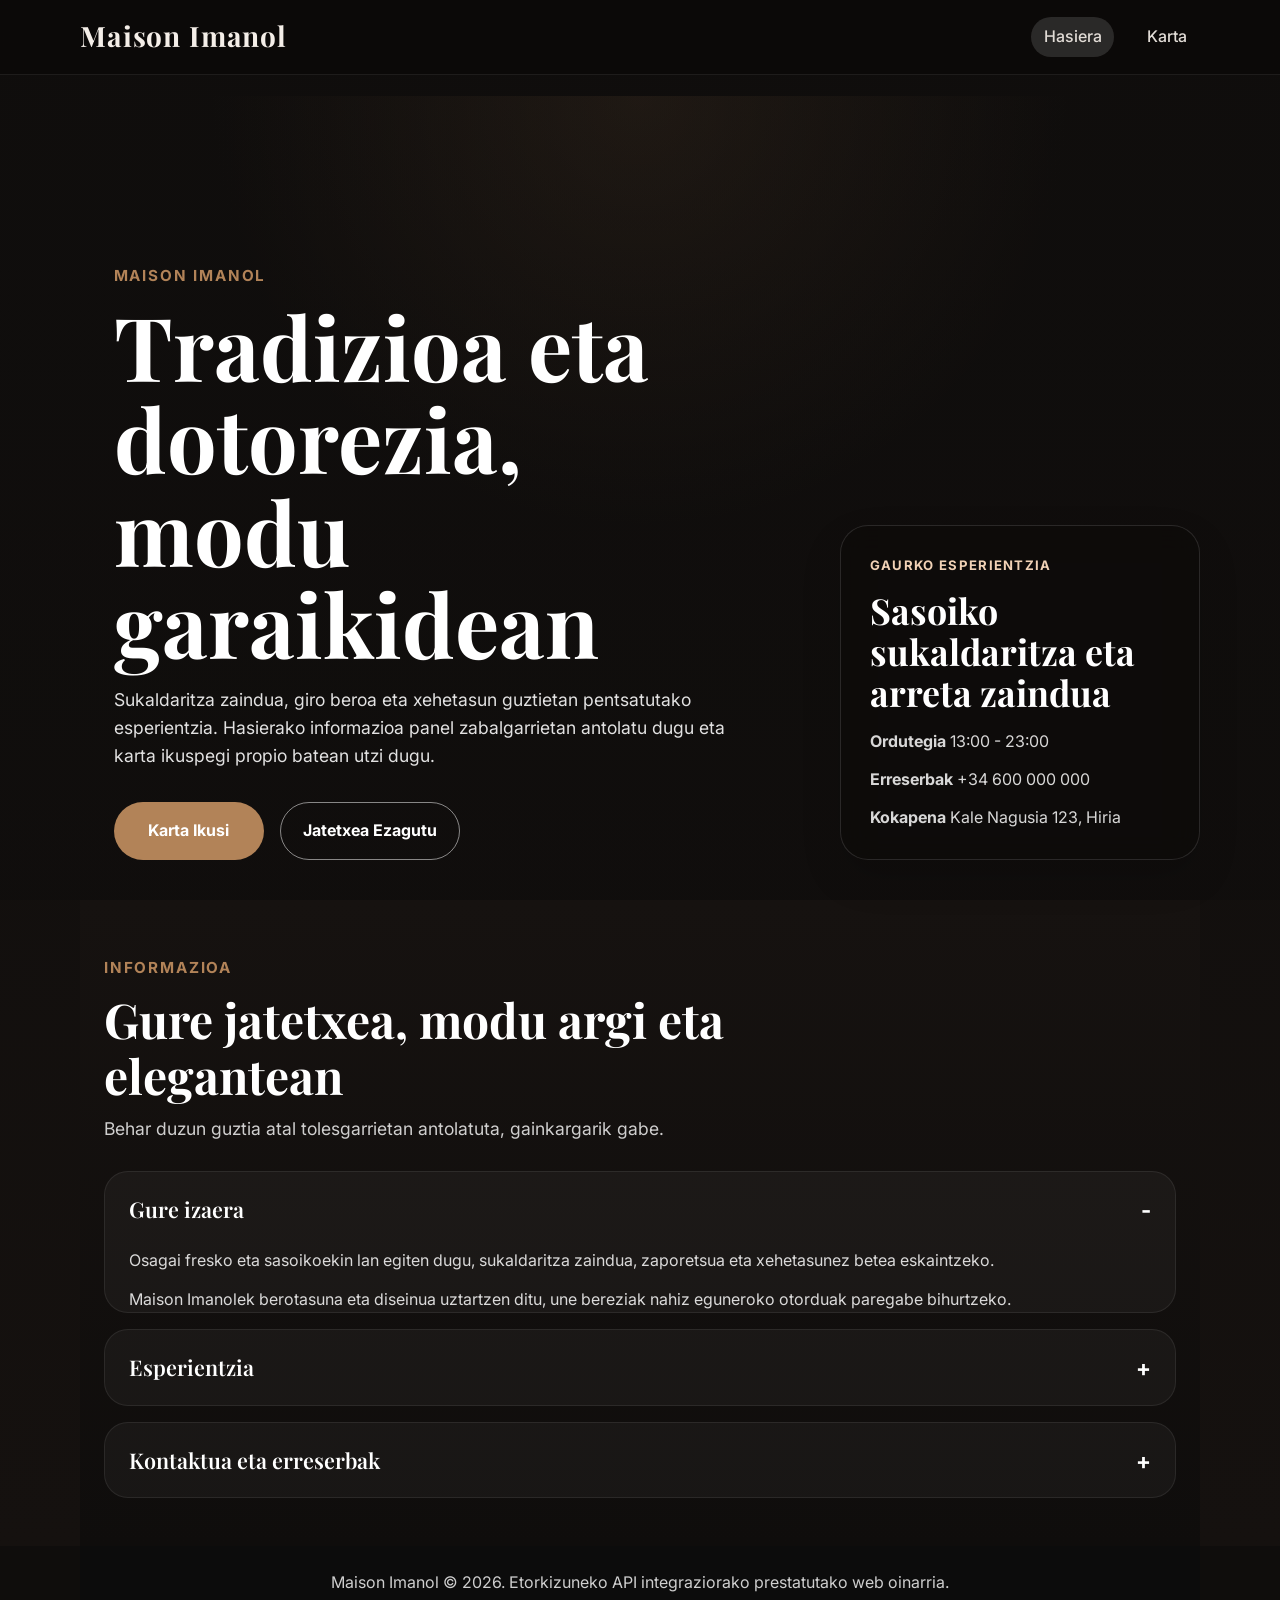
==== index.html @ 78c25af0 "web orria igota" ====
<!DOCTYPE html>
<html lang="eu">
<head>
  <meta charset="UTF-8">
  <meta name="viewport" content="width=device-width, initial-scale=1.0">
  <meta
    name="description"
    content="Maison Imanol: sukaldaritza zaindua, giro dotorea eta online ikus daitekeen karta."
  >
  <title>Maison Imanol | Jatetxea</title>
  <link rel="preconnect" href="https://fonts.googleapis.com">
  <link rel="preconnect" href="https://fonts.gstatic.com" crossorigin>
  <link
    href="https://fonts.googleapis.com/css2?family=Playfair+Display:wght@600;700&family=Inter:wght@400;500;600;700&display=swap"
    rel="stylesheet"
  >
  <link rel="stylesheet" href="./assets/css/styles.css">
</head>
<body>
  <nav class="nabigazioa nabigazioa-finkoa">
    <div class="nabigazioa-barrua">
      <a class="marka" href="#" data-pantaila-helburua="hasiera">Maison Imanol</a>
      <div class="nabigazio-estekak">
        <a href="#hasiera" data-pantaila-helburua="hasiera">Hasiera</a>
        <a href="#karta" data-pantaila-helburua="karta">Karta</a>
      </div>
    </div>
  </nav>

  <main class="pantaila-edukitzailea">
    <section class="pantaila pantaila-aktiboa azala" id="hasiera" data-pantaila="hasiera">
      <div class="hero-panela">
        <div class="hasiera-eredua">
          <div class="azal-edukia">
            <p class="goiburuxka">Maison Imanol</p>
            <h1>Tradizioa eta dotorezia, modu garaikidean</h1>
            <p class="azal-testua">
              Sukaldaritza zaindua, giro beroa eta xehetasun guztietan pentsatutako
              esperientzia. Hasierako informazioa panel zabalgarrietan antolatu
              dugu eta karta ikuspegi propio batean utzi dugu.
            </p>
            <div class="azal-ekintzak">
              <a class="botoia botoia-lehena" href="#karta" data-pantaila-helburua="karta">Karta Ikusi</a>
              <a class="botoia botoia-bigarrena" href="#informazioa">Jatetxea Ezagutu</a>
            </div>
          </div>

          <aside class="azal-albokoa">
            <div class="laburpen-txartela">
              <p class="laburpen-etiketa">Gaurko esperientzia</p>
              <h2>Sasoiko sukaldaritza eta arreta zaindua</h2>
              <div class="laburpen-zerrenda">
                <p><strong>Ordutegia</strong> 13:00 - 23:00</p>
                <p><strong>Erreserbak</strong> +34 600 000 000</p>
                <p><strong>Kokapena</strong> Kale Nagusia 123, Hiria</p>
              </div>
            </div>
          </aside>
        </div>
      </div>

      <section class="atal akordeoi-atala" id="informazioa">
        <div class="atal-goiburua atal-goiburua-zabala">
          <p class="goiburuxka">Informazioa</p>
          <h2>Gure jatetxea, modu argi eta elegantean</h2>
          <p class="atal-testua">
            Behar duzun guztia atal tolesgarrietan antolatuta, gainkargarik gabe.
          </p>
        </div>

        <div class="akordeoi-multzoa">
          <details class="akordeoi-elementua" open>
            <summary>Gure izaera</summary>
            <div class="akordeoi-edukia">
              <p>
                Osagai fresko eta sasoikoekin lan egiten dugu, sukaldaritza
                zaindua, zaporetsua eta xehetasunez betea eskaintzeko.
              </p>
              <p>
                Maison Imanolek berotasuna eta diseinua uztartzen ditu, une
                bereziak nahiz eguneroko otorduak paregabe bihurtzeko.
              </p>
            </div>
          </details>

          <details class="akordeoi-elementua">
            <summary>Esperientzia</summary>
            <div class="akordeoi-edukia">
              <p>
                Gure karta APIarekin konektatuta dago eta datu-basetik
                zuzenean elikatzen da, eguneratutako informazioa beti eskura
                izan dezazun.
              </p>
              <p>
                Diseinua mugikor, tablet eta ordenagailuetara egokitzen da,
                nabigazio argia eta erosoa bermatzeko.
              </p>
            </div>
          </details>

          <details class="akordeoi-elementua">
            <summary>Kontaktua eta erreserbak</summary>
            <div class="akordeoi-edukia">
              <p><strong>Helbidea:</strong> Kale Nagusia 123, Hiria</p>
              <p><strong>Telefonoa:</strong> +34 600 000 000</p>
              <p><strong>Posta elektronikoa:</strong> kaixo@maisonimanol.com</p>
              <p><strong>Ordutegia:</strong> Asteartea eta Igandea artean, 13:00 - 23:00</p>
            </div>
          </details>
        </div>
      </section>
    </section>

    <section class="pantaila pantaila-karta" id="karta" data-pantaila="karta" hidden>
      <div class="karta-pantaila-barrua karta-paper-azala">
        <div class="karta-pantaila-goiburua">
          <div>
            <p class="goiburuxka">Gure karta</p>
            <h2>Karta osoa</h2>
            <p class="karta-azalpena">
              Kategoriaz antolatutako plater guztiak, modu argiago eta
              dotoreagoan aurkeztuta.
            </p>
          </div>
          <a class="botoia botoia-bigarrena botoia-itzuli" href="#hasiera" data-pantaila-helburua="hasiera">
            Hasierara Itzuli
          </a>
        </div>

        <div class="karta-egoera" id="karta-egoera">
          Kartaren egitura kargatzen...
        </div>

        <div class="karta-sarea" id="karta-edukiontzia" aria-live="polite"></div>
      </div>
    </section>
  </main>

  <footer class="oinekoa">
    <p>Maison Imanol © 2026. Etorkizuneko API integraziorako prestatutako web oinarria.</p>
  </footer>

  <script src="./assets/js/main.js"></script>
</body>
</html>
---- assets/css/styles.css ----
:root {
  --bg-dark: #0f0d0c;
  --bg-light: #171312;
  --bg-accent: #241c18;
  --text-dark: #f4eee8;
  --text-light: #ffffff;
  --text-muted: #c3b6a8;
  --primary: #b28358;
  --primary-dark: #8f6542;
  --border: rgba(255, 255, 255, 0.12);
  --shadow: 0 18px 40px rgba(0, 0, 0, 0.14);
  --max-width: 1120px;
}

* {
  box-sizing: border-box;
  margin: 0;
  padding: 0;
}

html {
  scroll-behavior: smooth;
}

body {
  font-family: "Inter", Arial, sans-serif;
  color: var(--text-dark);
  background: var(--bg-dark);
  line-height: 1.6;
}

body.menu-irekita {
  background: var(--bg-dark);
}

a {
  color: inherit;
  text-decoration: none;
}

img {
  max-width: 100%;
  display: block;
}

.pantaila-edukitzailea {
  min-height: 100vh;
}

.pantaila {
  min-height: 100vh;
}

.pantaila[hidden] {
  display: none;
}

.azala {
  min-height: 100vh;
  padding: 6rem 0 0;
  color: var(--text-light);
  background: linear-gradient(180deg, #0f0d0c 0%, #15110f 100%);
}

.nabigazioa,
.azal-edukia,
.atal,
.oinekoa {
  width: min(100%, var(--max-width));
  margin: 0 auto;
}

.nabigazioa {
  display: flex;
  justify-content: space-between;
  align-items: center;
  gap: 1rem;
  padding: 0;
}

.nabigazioa-finkoa {
  position: fixed;
  inset: 0 0 auto 0;
  z-index: 20;
  width: 100%;
  margin-top: 0;
  padding: 0.9rem 0;
  border-bottom: 1px solid rgba(255, 255, 255, 0.08);
  background: rgba(12, 10, 9, 0.88);
  backdrop-filter: blur(18px);
}

.nabigazioa-barrua {
  width: min(100% - 2rem, var(--max-width));
  margin: 0 auto;
  display: flex;
  justify-content: space-between;
  align-items: center;
  gap: 1rem;
}

.marka,
h1,
h2,
h3 {
  font-family: "Playfair Display", Georgia, serif;
}

.marka {
  font-size: 1.75rem;
  font-weight: 700;
  letter-spacing: 0.03em;
}

.nabigazio-estekak {
  display: flex;
  flex-wrap: wrap;
  gap: 1.25rem;
  font-weight: 500;
}

.nabigazio-estekak a {
  padding: 0.45rem 0.8rem;
  border-radius: 999px;
  opacity: 0.92;
  transition:
    opacity 0.2s ease,
    background-color 0.2s ease;
}

.nabigazio-estekak a:hover,
.nabigazio-estekak a:focus-visible {
  opacity: 1;
  background: rgba(255, 255, 255, 0.08);
}

.nabigazio-estekak a[aria-current="page"] {
  background: rgba(255, 255, 255, 0.14);
}

.azal-edukia {
  padding: 0;
  max-width: 640px;
}

.goiburuxka {
  margin-bottom: 0.75rem;
  color: var(--primary);
  font-size: 0.95rem;
  font-weight: 700;
  text-transform: uppercase;
  letter-spacing: 0.12em;
}

h1 {
  font-size: clamp(3rem, 8vw, 5.5rem);
  line-height: 1.05;
  margin-bottom: 1rem;
}

.azal-testua,
.atal-testua {
  font-size: 1.1rem;
  color: rgba(255, 255, 255, 0.88);
}

.azal-ekintzak {
  display: flex;
  flex-wrap: wrap;
  gap: 1rem;
  margin-top: 2rem;
}

.hasiera-eredua {
  width: min(100%, var(--max-width));
  margin: 0 auto;
  display: grid;
  grid-template-columns: minmax(0, 1.3fr) minmax(280px, 0.7fr);
  gap: 2rem;
  align-items: end;
}

.hero-panela {
  min-height: calc(100vh - 6rem);
  padding: 2rem 1.5rem 2.5rem;
  display: flex;
  align-items: end;
  background:
    linear-gradient(rgba(15, 13, 12, 0.45), rgba(15, 13, 12, 0.72)),
    radial-gradient(circle at top, rgba(178, 131, 88, 0.18), transparent 42%),
    url("https://images.unsplash.com/photo-1517248135467-4c7edcad34c4?auto=format&fit=crop&w=1600&q=80")
      center/cover no-repeat;
}

.azal-albokoa {
  display: flex;
  justify-content: flex-end;
}

.laburpen-txartela {
  width: min(100%, 360px);
  padding: 1.8rem;
  border: 1px solid rgba(255, 255, 255, 0.12);
  border-radius: 28px;
  background: rgba(12, 10, 9, 0.52);
  backdrop-filter: blur(14px);
  box-shadow: var(--shadow);
}

.laburpen-etiketa {
  margin-bottom: 0.85rem;
  color: #f1d2b6;
  font-size: 0.82rem;
  font-weight: 700;
  text-transform: uppercase;
  letter-spacing: 0.1em;
}

.laburpen-txartela h2 {
  margin-bottom: 1rem;
  font-size: clamp(1.8rem, 2.8vw, 2.4rem);
}

.laburpen-zerrenda {
  display: grid;
  gap: 0.75rem;
  color: rgba(255, 255, 255, 0.84);
}

.botoia {
  display: inline-flex;
  align-items: center;
  justify-content: center;
  min-width: 150px;
  padding: 0.95rem 1.4rem;
  border-radius: 999px;
  border: 1px solid transparent;
  font-weight: 700;
  transition:
    transform 0.2s ease,
    background-color 0.2s ease,
    border-color 0.2s ease,
    color 0.2s ease;
}

.botoia:hover,
.botoia:focus-visible {
  transform: translateY(-1px);
}

.botoia-lehena {
  background: var(--primary);
  color: var(--text-light);
}

.botoia-lehena:hover,
.botoia-lehena:focus-visible {
  background: var(--primary-dark);
}

.botoia-bigarrena {
  border-color: rgba(255, 255, 255, 0.5);
  color: var(--text-light);
}

.atal {
  padding: 5rem 1.5rem;
}

.akordeoi-atala {
  padding-top: 3.5rem;
  padding-bottom: 3rem;
  color: var(--text-light);
  background: linear-gradient(180deg, #161210 0%, #0f0d0c 100%);
}

.atala-argia {
  color: var(--text-dark);
  background: var(--bg-light);
}

.atala-iluna {
  color: var(--text-light);
  background: var(--bg-dark);
}

.atala-iluna .atal-testua {
  color: rgba(255, 255, 255, 0.72);
}

.atala-azentua {
  background: linear-gradient(135deg, #f4eadf, var(--bg-accent));
}

.atal-goiburua {
  max-width: 700px;
  margin-bottom: 2.5rem;
}

.akordeoi-atala .atal-goiburua {
  margin-bottom: 1.75rem;
}

.atal-goiburua-zabala .atal-testua {
  color: rgba(255, 255, 255, 0.8);
}

h2 {
  font-size: clamp(2rem, 4vw, 3rem);
  line-height: 1.15;
  margin-bottom: 0.75rem;
}

.guri-buruz-sarea,
.karta-sarea,
.esperientzia-sarea {
  display: grid;
  gap: 1.5rem;
}

.guri-buruz-sarea,
.esperientzia-sarea {
  grid-template-columns: repeat(auto-fit, minmax(220px, 1fr));
}

.txartela,
.ezaugarria,
.karta-txartela,
.kontaktu-txartela,
.akordeoi-elementua {
  border-radius: 24px;
  box-shadow: var(--shadow);
}

.txartela,
.ezaugarria {
  padding: 1.75rem;
  background: #ffffff;
}

.txartela p,
.ezaugarria p,
.kontaktu-txartela p {
  color: var(--text-muted);
}

.karta-egoera {
  margin-bottom: 1.5rem;
  color: rgba(255, 255, 255, 0.75);
  font-weight: 500;
}

.karta-pantaila {
  padding: 6.5rem 1.5rem 2.5rem;
  color: var(--text-light);
  background:
    radial-gradient(circle at top, rgba(178, 131, 88, 0.14), transparent 30%),
    linear-gradient(180deg, #0f0d0c 0%, #171210 100%);
}

.karta-pantaila-barrua {
  width: min(100%, var(--max-width));
  margin: 0 auto;
}

.karta-pantaila-goiburua {
  display: flex;
  justify-content: space-between;
  align-items: flex-end;
  gap: 1.5rem;
  margin-bottom: 2rem;
}

.karta-azalpena {
  max-width: 640px;
  color: rgba(255, 255, 255, 0.72);
  font-size: 1.05rem;
}

.karta-paper-azala {
  padding: 2rem;
  border: 1px solid rgba(255, 255, 255, 0.08);
  border-radius: 32px;
  background: rgba(20, 16, 14, 0.82);
  box-shadow: 0 22px 50px rgba(0, 0, 0, 0.28);
}

.karta-sarea {
  gap: 2.5rem;
}

.karta-kategoria {
  padding: 2rem 2rem 1.5rem;
  background: rgba(255, 255, 255, 0.03);
  border: 1px solid rgba(255, 255, 255, 0.08);
  border-radius: 28px;
  box-shadow: 0 12px 30px rgba(0, 0, 0, 0.12);
}

.karta-kategoria-izena {
  margin-bottom: 1.5rem;
  color: #f1d2b6;
  font-size: clamp(1.6rem, 2.4vw, 2.2rem);
}

.karta-zerrenda {
  display: grid;
  gap: 1.1rem;
}

.karta-lerroa {
  padding-bottom: 1.1rem;
  border-bottom: 1px solid rgba(255, 255, 255, 0.1);
}

.karta-lerroa:last-child {
  padding-bottom: 0;
  border-bottom: 0;
}

.karta-lerro-goiburua {
  display: flex;
  justify-content: space-between;
  align-items: baseline;
  gap: 1rem;
  margin-bottom: 0.35rem;
}

.karta-lerro-goiburua h4 {
  font-family: "Playfair Display", Georgia, serif;
  font-size: 1.25rem;
  font-weight: 600;
}

.karta-puntudun-bereizlea {
  flex: 1;
  min-width: 2rem;
  border-bottom: 1px dotted rgba(241, 210, 182, 0.4);
  transform: translateY(-0.22rem);
}

.karta-lerro-osagaiak {
  max-width: 720px;
  color: rgba(255, 255, 255, 0.68);
  font-size: 0.98rem;
  font-style: italic;
}

.akordeoi-multzoa {
  display: grid;
  gap: 1rem;
}

.akordeoi-elementua {
  overflow: hidden;
  border: 1px solid rgba(255, 255, 255, 0.08);
  background: rgba(255, 255, 255, 0.04);
  box-shadow: none;
}

.akordeoi-elementua summary {
  cursor: pointer;
  list-style: none;
  padding: 1.25rem 1.5rem;
  font-family: "Playfair Display", Georgia, serif;
  font-size: 1.35rem;
  font-weight: 600;
  transition: background-color 0.2s ease;
}

.akordeoi-elementua summary:hover {
  background: rgba(255, 255, 255, 0.06);
}

.akordeoi-elementua summary::-webkit-details-marker {
  display: none;
}

.akordeoi-elementua summary::after {
  content: "+";
  float: right;
  font-family: "Inter", Arial, sans-serif;
  font-size: 1.4rem;
  font-weight: 700;
}

.akordeoi-elementua.irekita summary::after {
  content: "-";
}

.akordeoi-edukia {
  height: 0;
  overflow: hidden;
  padding: 0 1.5rem;
  color: rgba(255, 255, 255, 0.84);
  transition:
    height 0.35s ease,
    padding-bottom 0.35s ease;
}

.akordeoi-edukia-barrua {
  padding-top: 0.1rem;
}

.akordeoi-elementua.irekita .akordeoi-edukia {
  padding-bottom: 1.5rem;
}

.akordeoi-elementua.animatzen .akordeoi-edukia {
  will-change: height;
}

.akordeoi-edukia {
  color: rgba(255, 255, 255, 0.84);
}

.akordeoi-edukia p + p {
  margin-top: 0.85rem;
}

.stock-oharra {
  display: inline-block;
  margin-bottom: 0.45rem;
  padding: 0.18rem 0.6rem;
  border: 1px solid rgba(178, 131, 88, 0.3);
  border-radius: 999px;
  color: #f3d4b8;
  background: rgba(178, 131, 88, 0.12);
  font-size: 0.8rem;
  font-weight: 700;
  letter-spacing: 0.04em;
  text-transform: uppercase;
}

.prezioa {
  color: #f1d2b6;
  font-weight: 700;
  white-space: nowrap;
}

.ezaugarri-zenbakia {
  display: inline-block;
  margin-bottom: 1rem;
  color: var(--primary);
  font-size: 1.1rem;
  font-weight: 700;
}

.kontaktu-txartela {
  display: grid;
  grid-template-columns: 1.3fr 1fr;
  gap: 2rem;
  padding: 2rem;
  background: rgba(255, 255, 255, 0.75);
}

.kontaktu-xehetasunak {
  display: grid;
  gap: 0.75rem;
}

.oinekoa {
  padding: 1.5rem;
  color: rgba(255, 255, 255, 0.8);
  background: #0c0c0c;
  text-align: center;
}

@media (max-width: 768px) {
  .nabigazioa {
    flex-direction: column;
    align-items: flex-start;
    padding-bottom: 2rem;
  }

  .nabigazioa-finkoa {
    width: 100%;
  }

  .azal-edukia {
    padding: 0;
  }

  .hasiera-eredua {
    grid-template-columns: 1fr;
    align-items: start;
  }

  .karta-pantaila-goiburua {
    flex-direction: column;
    align-items: flex-start;
  }

  .azal-albokoa {
    justify-content: flex-start;
  }
}

@media (max-width: 540px) {
  .azala {
    padding-inline: 0;
  }

  .atal {
    padding: 4rem 1rem;
  }

  .botoia {
    width: 100%;
  }

  .karta-kategoria {
    padding: 1.5rem 1rem 1.25rem;
  }

  .karta-paper-azala {
    padding: 1.1rem;
    border-radius: 24px;
  }

  .karta-lerro-goiburua {
    flex-direction: column;
    align-items: flex-start;
  }

  .akordeoi-elementua summary,
  .akordeoi-edukia {
    padding-inline: 1rem;
  }

  .karta-pantaila {
    padding-inline: 1rem;
  }

  .hero-panela {
    padding-inline: 1rem;
  }
}
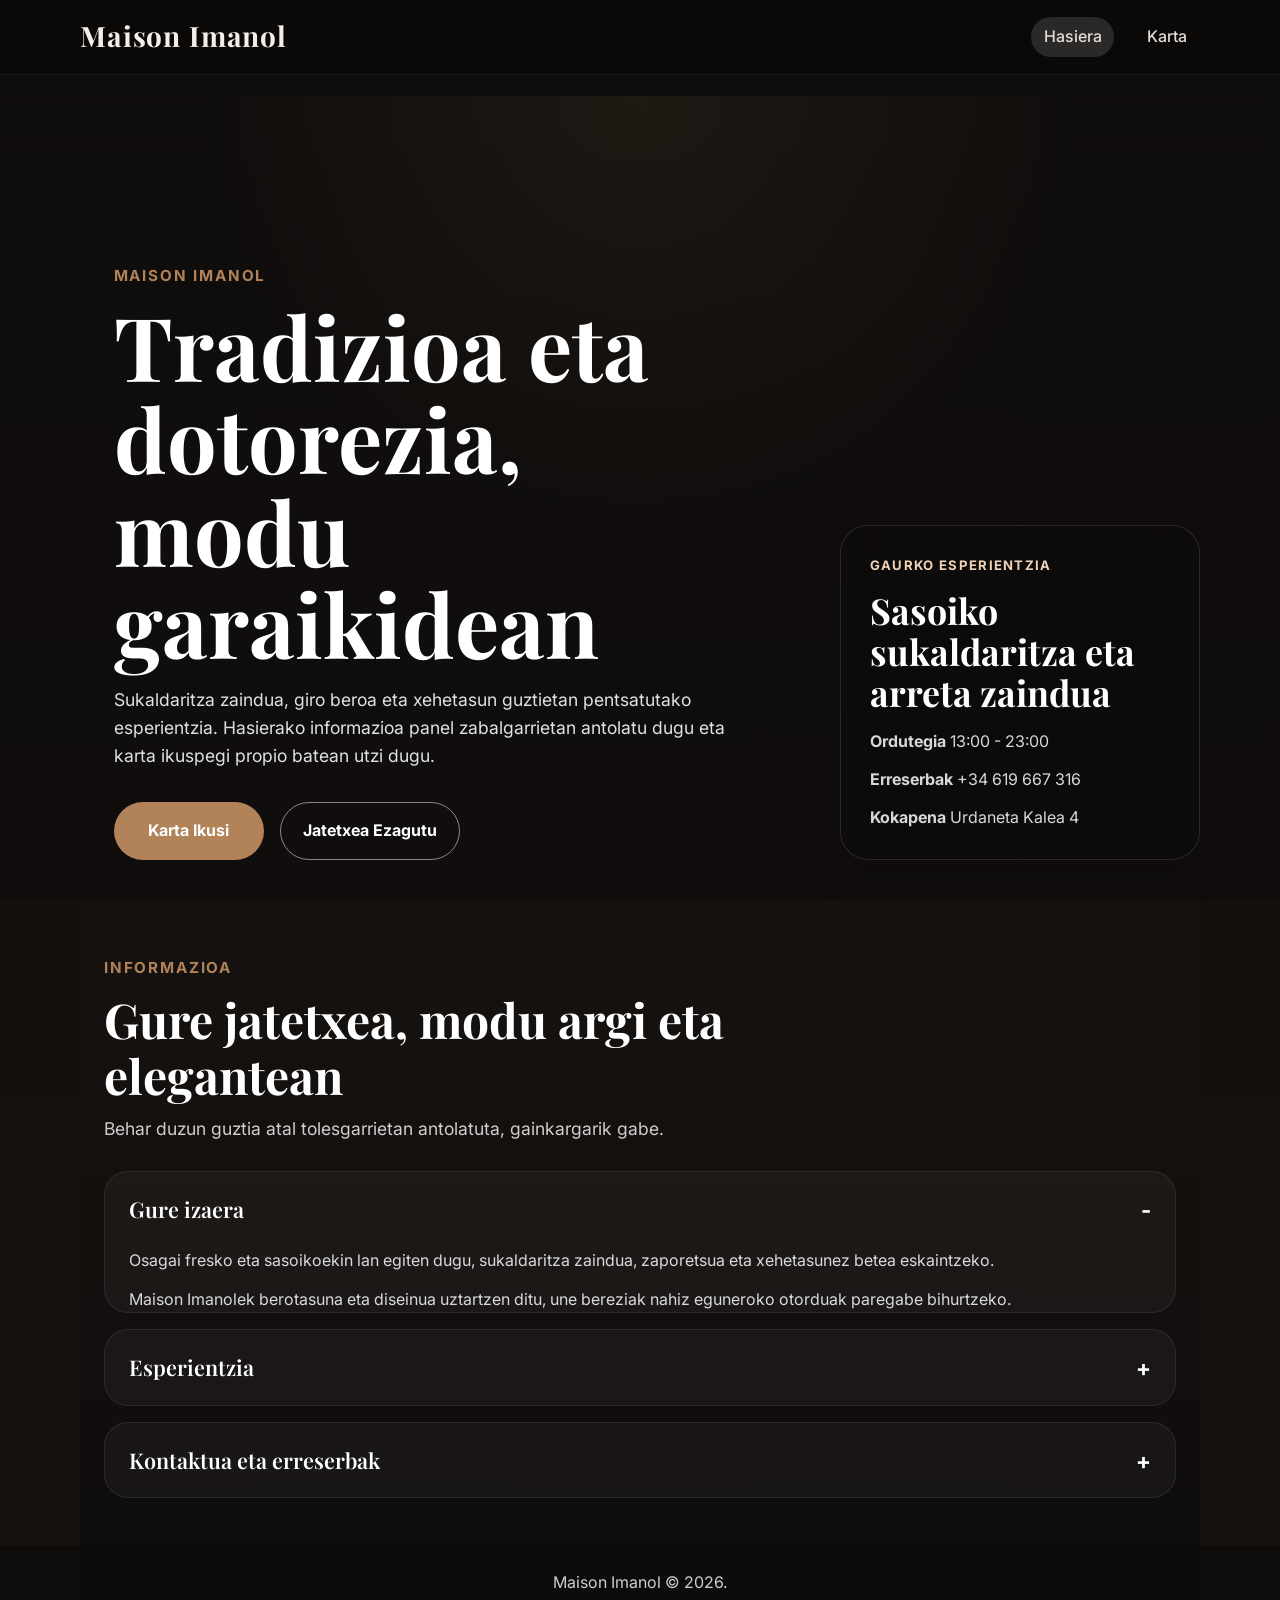
==== commit ff7a8ba9: "Aldaketa txikiak" ====
--- a/index.html
+++ b/index.html
@@ -51,8 +51,8 @@
               <h2>Sasoiko sukaldaritza eta arreta zaindua</h2>
               <div class="laburpen-zerrenda">
                 <p><strong>Ordutegia</strong> 13:00 - 23:00</p>
-                <p><strong>Erreserbak</strong> +34 600 000 000</p>
-                <p><strong>Kokapena</strong> Kale Nagusia 123, Hiria</p>
+                <p><strong>Erreserbak</strong> +34 619 667 316</p>
+                <p><strong>Kokapena</strong> Urdaneta Kalea 4</p>
               </div>
             </div>
           </aside>
@@ -101,8 +101,8 @@
           <details class="akordeoi-elementua">
             <summary>Kontaktua eta erreserbak</summary>
             <div class="akordeoi-edukia">
-              <p><strong>Helbidea:</strong> Kale Nagusia 123, Hiria</p>
-              <p><strong>Telefonoa:</strong> +34 600 000 000</p>
+              <p><strong>Helbidea:</strong> Urdaneta Kalea 4</p>
+              <p><strong>Telefonoa:</strong> +34 619 667 316</p>
               <p><strong>Posta elektronikoa:</strong> kaixo@maisonimanol.com</p>
               <p><strong>Ordutegia:</strong> Asteartea eta Igandea artean, 13:00 - 23:00</p>
             </div>
@@ -137,7 +137,7 @@
   </main>
 
   <footer class="oinekoa">
-    <p>Maison Imanol © 2026. Etorkizuneko API integraziorako prestatutako web oinarria.</p>
+    <p>Maison Imanol © 2026.</p>
   </footer>
 
   <script src="./assets/js/main.js"></script>
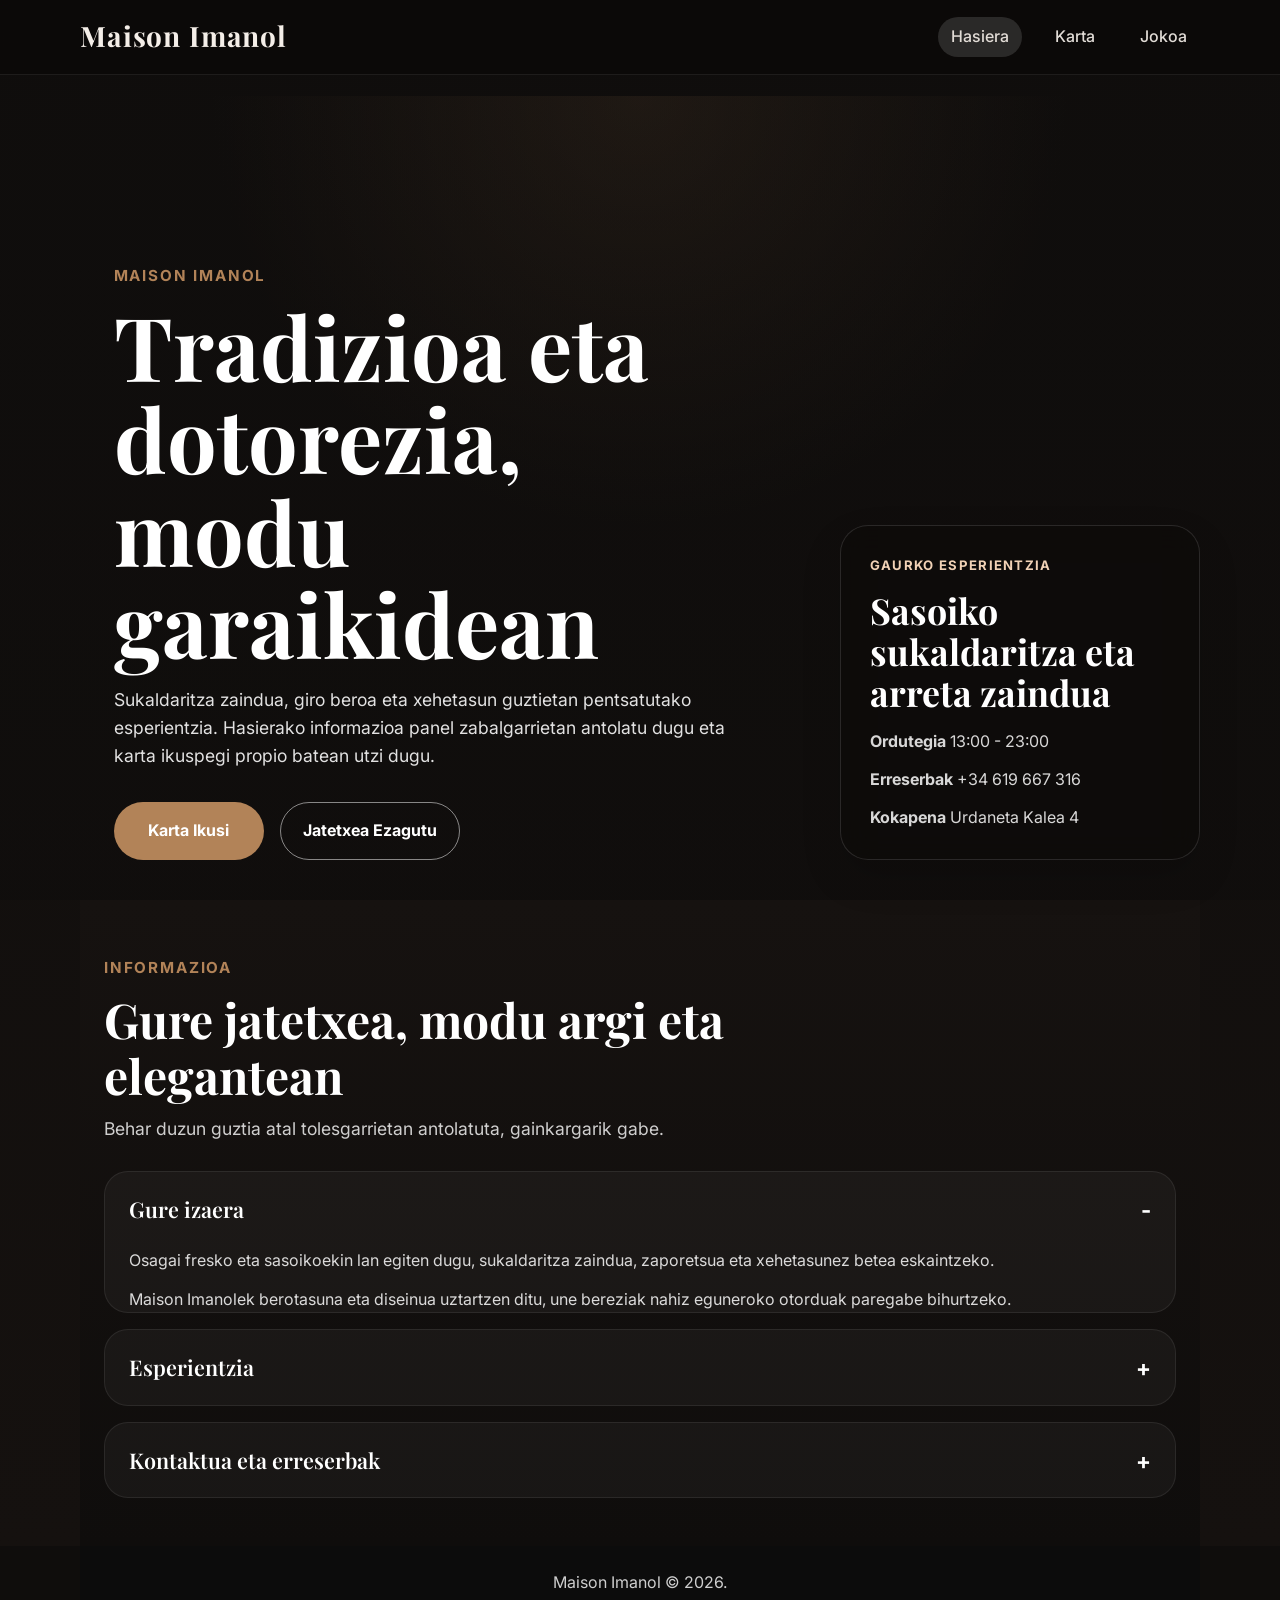
==== commit 6933a0b8: "Jokoa webgunean" ====
--- a/index.html
+++ b/index.html
@@ -23,6 +23,7 @@
       <div class="nabigazio-estekak">
         <a href="#hasiera" data-pantaila-helburua="hasiera">Hasiera</a>
         <a href="#karta" data-pantaila-helburua="karta">Karta</a>
+        <a href="#jokoa" data-pantaila-helburua="jokoa">Jokoa</a>
       </div>
     </div>
   </nav>
@@ -134,6 +135,31 @@
         <div class="karta-sarea" id="karta-edukiontzia" aria-live="polite"></div>
       </div>
     </section>
+
+    <section class="pantaila pantaila-jokoa" id="jokoa" data-pantaila="jokoa" hidden>
+      <div class="karta-pantaila-barrua karta-paper-azala">
+        <div class="karta-pantaila-goiburua">
+          <div>
+            <p class="goiburuxka">Jokoa</p>
+            <h2>Plater Jokoa</h2>
+            <p class="karta-azalpena">
+              Jokoa webgunean bertan integratuta.
+            </p>
+          </div>
+          <a class="botoia botoia-bigarrena botoia-itzuli" href="#hasiera" data-pantaila-helburua="hasiera">
+            Hasierara Itzuli
+          </a>
+        </div>
+
+
+        <iframe
+          title="Plater Jokoa"
+          src="jokoa/index.html"
+          style="width:100%; height:78vh; border:0;"
+          loading="lazy"
+        ></iframe>
+      </div>
+    </section>
   </main>
 
   <footer class="oinekoa">
